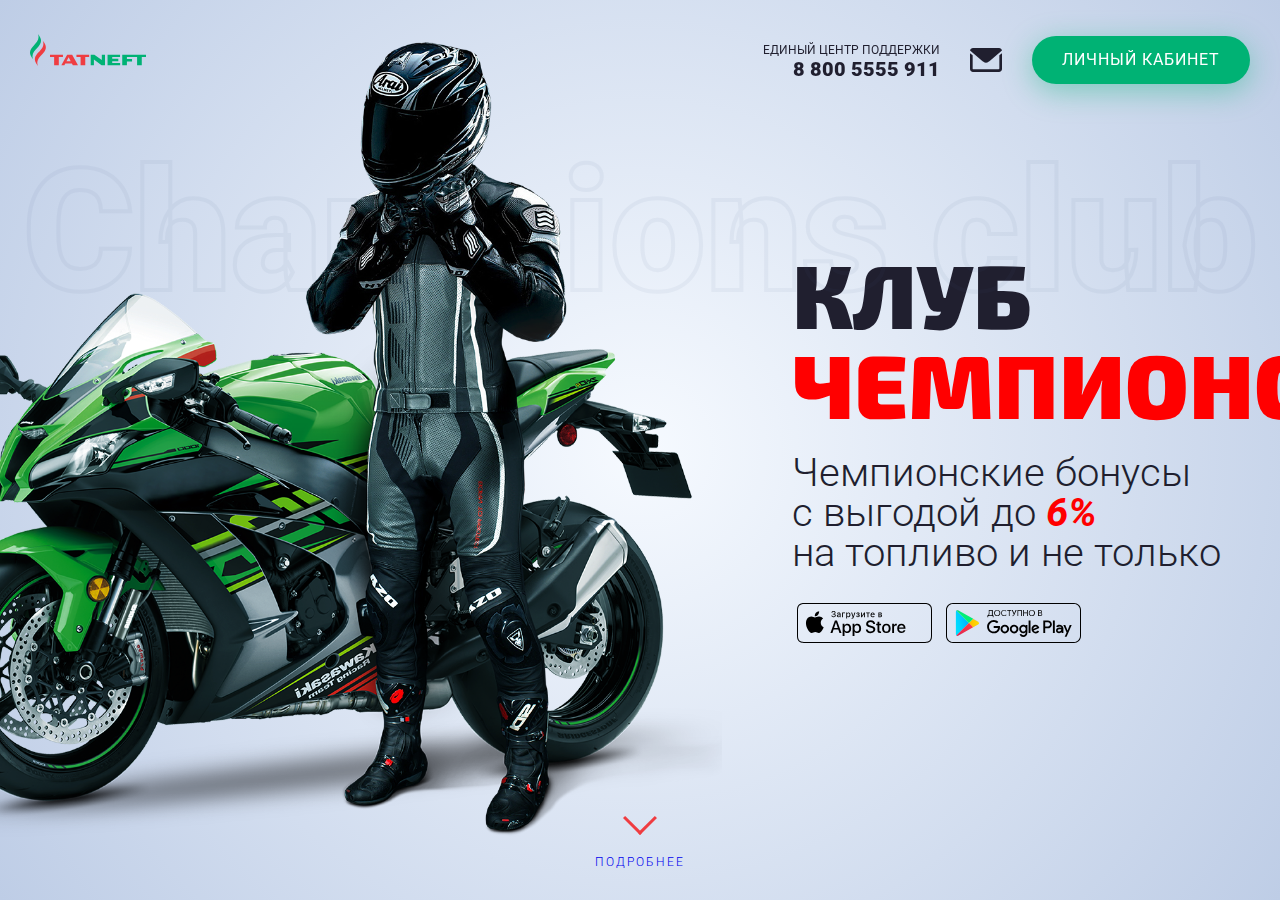
==== index.html @ 9dec67e1 "hero" ====
<!DOCTYPE html>
<html lang="en">
<head>
    <meta charset="UTF-8">
    <meta name="viewport" content="width=device-width, initial-scale=1.0">
    <title>Club Tatneft</title>
    <link rel="shortcut icon" href="img/favicon.ico" type="image/x-icon">
    <link rel="stylesheet" href="css/styles.css">
    <link rel="stylesheet" href="css/normalize.css">
    <link rel="stylesheet" href="css/animate.css">
    <link href="https://fonts.googleapis.com/css?family=Roboto:100,300,400,700,900i&display=swap&subset=cyrillic" rel="stylesheet">
    <link href="https://fonts.googleapis.com/css?family=Exo+2:400,700,900&display=swap&subset=cyrillic" rel="stylesheet">
</head>
<body>
    <!-- <div class="mobile-menu"></div> -->
    <section class="main">
        <header class="header">
            <div class="logo">
                <img id="top" src="img/logoTnFlame.svg" alt="logoFlame">
                <img id="top" src="img/logoTnName.svg" class="logoName" alt="logoName">
            </div>
            <div style="margin-left: auto;" class="dflex align-center">
                <div class="contacts">
                    <a href="tel:+78005555911" class="support">
                        <div class="subtitle">Единый центр поддержки</div>
                        <div>8 800 5555 911</div>
                    </a>
                    <img id="mail" style="height: 32px; cursor: pointer; " src="img/mail.svg" alt="mail">
                </div>
                <a href="#" id="auth" class="button">Личный кабинет</a>
                <div id="authMobile" class="auth-mobile">
                    <img src="img/user.svg" alt="user">
                </div>
            </div>
            <!-- <div class="btn-o" id="Button_Nav" onclick="Toggle_Menu()"></div>
            <a href="" class="menu-btn">
                <div class="icon nav-icon-2">
                    <span></span>
                    <span></span>
                </div>
            </a> -->
        </header>
        <div class="heading-block">
            <img src="img/biker.png" alt="">
            <div class="heading">
                <div class="heading-title">Клуб<br><span style="color: red;">чемпионов</span></div>
                <div class="heading-subtitle">
                    Чемпионские бонусы<br>с выгодой до 
                    <span style="color: red; font-weight: bold; font-style: italic;">6%</span><br>
                    на топливо и не только
                </div>
                <div>
                    <a href="https://apps.apple.com/ru/app/%D1%82%D0%B0%D1%82%D0%BD%D0%B5%D1%84%D1%82%D1%8C-%D0%BA%D0%BB%D1%83%D0%B1-%D1%87%D0%B5%D0%BC%D0%BF%D0%B8%D0%BE%D0%BD%D0%BE%D0%B2/id1458102650#?platform=iphone" target="blank" class="app-logo">
                        <img src="img/apple.svg" alt="apple">
                    </a>
                    <a href="https://play.google.com/store/apps/details?id=com.TatNeft.TATMobile&hl=ru" target="blank" class="app-logo">
                        <img src="img/google.svg" alt="apple">
                    </a>
                </div>
            </div>
            <div class="count">Champions club</div>

        </div>
        <a href="#top-second" id="top-second" class="top-second"><span></span></a>
        <a href="#participant" id="down"><span></span>Подробнее</a>
    </section>
    <!-- <section style="background: rgba(77, 99, 140, .3);" id="participant" class="section wow fadeInUp">
        <div class="container participant">
            <div>
                <div class="section-heading">Как стать<br>участником&nbsp;клуба?</div>
                <div class="section-items">
                    <div class="item">
                        <div class="count">01</div>
                        <div class="title participant-title">Получите&nbsp;на&nbsp;АЗС бонусную карту</div>
                    </div>
                    <div class="item">
                        <div class="count">02</div>
                        <div class="title participant-title">Сохраните&nbsp;чек c&nbsp;персональным кодом</div>
                    </div>
                    <div class="item">
                        <div class="count">03</div>
                        <div class="title participant-title">Активируйте<br>карту</div>
                    </div>
                </div>
            </div>
            <div class="item-image-block">
                <img src="img/card.svg" class="card" alt="card">
            </div>
        </div>
    </section>
    <section class="section scale">
        <div class="container wow fadeInUp" data-wow-delay="0.2s">
            <div class="dflex align-center justify-space-center flex-wrap">
                <div style="color: #fff;" class="section-heading">Шкала начисления бонусов</div>
                <div style="color: #fff;" class="section-items">
                    <div class="item">
                        <div class="scale-item silver"></div>
                        <div class="participant-title">
                            <div class="title">Серебряный&nbsp;-&nbsp;1,5%</div>
                            <div class="subtitle">До 5 000 ₽</div>
                        </div>
                    </div>
                    <div class="item">
                        <div class="scale-item gold"></div>
                        <div class="participant-title">
                            <div class="title">Золотой&nbsp;-&nbsp;3%</div>
                            <div class="subtitle">От 5 000 ₽ до 15 000 ₽</div>
                        </div>
                    </div>
                    <div class="item">
                        <div class="scale-item platinum"></div>
                        <div class="participant-title">
                            <div class="title">Платиновый&nbsp;-&nbsp;5%</div>
                            <div class="subtitle">Более 15 000 ₽</div>
                        </div>
                    </div>
                </div>
            </div>
        </div>
    </section>
    <section class="section order">
        <div class="container">
            <div class="tabs">
                <div class="tab">
                    <input type="checkbox" id="chck1">
                    <label class="tab-label" for="chck1">
                        <div class="title">Как потратить бонусы?</div>
                    </label>
                    <div class="tab-content">
                        <div style="margin-bottom: 15px;">Предъявите карту оператору АЗС для оплаты бонусами: <b>1&nbsp;бонус&nbsp;=&nbsp;1&nbsp;₽</b></div>
                        <div>Накопленными бонусами можно оплатить до 99% стоимости топлива или товаров кафе и магазина.</div>
                    </div>
                </div>
                <div class="tab">
                    <input type="checkbox" id="chck2">
                    <label class="tab-label" for="chck2">
                        <div class="title">Как получить больше бонусов?</div>
                    </label>
                    <div class="tab-content">
                        <div class="dflex align-center mb20">
                            <div class="tab-block-image">
                                <img class="tab-image" src="img/atm-zenit.svg" alt="">
                            </div>
                            <div class="tab-block-info">
                                <p><b>Используйте карту для оплаты товаров и услуг, пополнив ее от 1&nbsp;₽ до 15&nbsp;000&nbsp;₽ одним из способов:</b></p>
                                <div>- Наличными <b><a href="https://www.zenit.ru/offices/" style="text-decoration: underline; color: #00b274;" target="blank">в банкоматах Банка ЗЕНИТ и банков-партнеров;</a></b> </div>
                                <div>- Переводом <b><a href="https://www.card2card.zenit.ru" style="text-decoration: underline; color: #00b274;" target="blank">с другой банковской карты</a></b> без комиссии</div>
                            </div>
                        </div>
                        <div class="dflex align-center mb20">
                            <div class="tab-block-image">
                                <img class="tab-image" src="img/pos.svg" alt="">
                            </div>
                            <div class="tab-block-info">
                                <p><b>Дополнительные бонусы при оплате картой составят:</b></p>
                                <div>- 1,5% от суммы покупок на АЗС;</div>
                                <div>- 1% от суммы покупок в других торговых точках.</div>
                            </div>
                        </div>
                        <div class="dflex align-center">
                            <div class="tab-block-image">
                                <img class="tab-image" src="img/card.svg" alt="">
                            </div>
                            <div class="tab-block-info">
                                <p><b>Получите приветственные бонусы за регистрацию карты в личном кабинете.</b></p>
                            </div>
                        </div>
                    </div>
                </div>
            </div>
        </div>
    </section> -->
    <!-- <iframe src="https://www.google.com/maps/embed?pb=!1m18!1m12!1m3!1d2353248.2071516546!2d48.85360199114715!3d54.8310343687895!2m3!1f0!2f0!3f0!3m2!1i1024!2i768!4f13.1!3m3!1m2!1s0x0%3A0x6750d81a5c31b9ae!2z0J_QkNCeIMKr0KLQsNGC0L3QtdGE0YLRjMK7!5e0!3m2!1sru!2sru!4v1587387569813!5m2!1sru!2sru" width="100%" height="450" frameborder="0" style="border:0;" allowfullscreen="" aria-hidden="false" tabindex="0"></iframe> -->
    <!-- <footer class="footer">         
        <div class="container">
            <div class="dflex align-center justify-space-between flex-wrap">
                <div class="icon-links">
                    <a href="https://www.instagram.com/tatneft_official/" target="blank" class="icon">
                        <img src="img/instagram.svg" alt="instagram">
                    </a>
                    <a href="https://www.youtube.com/channel/UCDTC0HNnU5dG8EIbOvJxKKA" target="blank" class="icon">
                        <img src="img/youtube.svg" alt="youtube">
                    </a>
                    <a href="https://t.me/tatneft_official" target="blank" class="icon">
                        <img src="img/telegram.svg" alt="telegram">
                    </a>
                    <a href="https://twitter.com/tatneftofficial" target="blank" class="icon">
                        <img src="img/twitter.svg" alt="twitter">
                    </a>
                </div>
                <div class="footer-link">
                    <div class="copyright">© 2006—2020 ПАО «Татнефть»</div>
                    <a href="https://azs.tatneft.ru/club/program_rules/" target="blank" class="footer-link">Правила программы</a>
                </div>
                <div class="dflex">
                    <a href="https://apps.apple.com/ru/app/%D1%82%D0%B0%D1%82%D0%BD%D0%B5%D1%84%D1%82%D1%8C-%D0%BA%D0%BB%D1%83%D0%B1-%D1%87%D0%B5%D0%BC%D0%BF%D0%B8%D0%BE%D0%BD%D0%BE%D0%B2/id1458102650#?platform=iphone" target="blank" class="app-logo">
                        <img src="img/apple.svg" alt="apple">
                        <div style="font-size: 10px;">Доступно в<br><span style="font-size: 18px;">App Store</span></div>
                    </a>
                    <a href="https://play.google.com/store/apps/details?id=com.TatNeft.TATMobile&hl=ru" target="blank" class="app-logo">
                        <img src="img/google.svg" alt="apple">
                        <div style="font-size: 10px;">Доступно в<br><span style="font-size: 18px;">Google Play</span></div>
                    </a>
                </div>
            </div>
        </div>
    </footer> -->
    <div id="registration" class="modal">
        <div class="modal-dialog">
            <div class="modal-inner">
                <button id="close-registration" class="close">&times;</button>
                <h1 class="modal-title">Как активировать карту?</h1>
                <div>
                    <p>Отправьте смс с вашим персональным кодом, указанным на чеке полученным с картой, на номер&nbsp;<span>
                        <a href="sms:+79587600070" 
                        style="text-decoration: none;
                        color: #00b274;
                        font-weight: bold;">+7&nbsp;958&nbsp;760&nbsp;00&nbsp;70</a></span>.</p>
                    <p>В ответ придет смс об успешной активации и пароль для доступа в личный кабинет.</p>
                </div>
                <button style="margin-top: 10px;" id="close-registration-second" class="button primary">Закрыть</button>
            </div>
        </div>
    </div>
    <div id="forgot-password" class="modal">
        <div class="modal-dialog">
            <div class="modal-inner">
                <button id="close-forgot-password" class="close">&times;</button>
                <h1 class="modal-title">Забыли логин?</h1>
                <p style="margin: 30px 0;">Выслать новый пароль?</p>
                <div class="buttons dflex align-center">
                    <button class="button primary">Да</button>
                    <div style="width: 100%; text-align: center; cursor: pointer;" id="close-forgot-password-second">Нет</div>
                </div>
            </div>
        </div>
    </div>
    <div id="modalAuth" class="modal">
        <div class="modal-dialog">
            <div class="modal-inner">
                <h3 class="modal-title">Вход в кабинет</h3>
                <button id="close" class="close">&times;</button>
                <input type="text" class="input mt20" placeholder="Нижний номер карты (17 цифр)">
                <input type="password" class="input input-password" placeholder="Пароль">
                <div id="login">Забыли пароль?</div>
                <div class="dflex align-center">
                    <button id="registration-open" class="button">Регистрация</button>
                    <button class="button">
                        <a href="personal.html"style="text-decoration: none; color: #fff !important;" >Войти</a>    
                    </button>
                </div>
            </div>
        </div>
    </div>
    <div id="modalMail" class="modal">
        <div class="modal-dialog feedback">
            <div class="modal-inner">
                <h3 class="modal-title">Обратная связь</h3>
                <div class="mt10 mb20">Заполните форму и мы свяжемся с Вами в ближайшее время.</div>
                <div class="dflex mt20">
                    <input type="text" class="input mr10" placeholder="Фамилия">
                    <input type="text" class="input mr10" placeholder="Имя">
                    <input type="text" class="input" placeholder="Отчество">
                </div>
                <div class="dflex">
                    <input type="text" class="input mr10" placeholder="email">
                    <input type="text" class="input mr10" placeholder="Телефон">
                    <input type="text" class="input" placeholder="Тип обращения">
                </div>
                <textarea name="" id="" cols="1" rows="5" placeholder="Ваше сообщение"></textarea>
                <button id="closeModalMail" class="close">&times;</button>
                <button style="width: unset;" class="button">Отправить</button>
            </div>
        </div>
    </div>
    <script src="https://ajax.googleapis.com/ajax/libs/jquery/1.11.2/jquery.min.js"></script>
    <script src="js/wow.min.js"></script>
    <script src="https://code.jquery.com/jquery-3.5.0.min.js"></script>
    <script src="js/slick.min.js"></script>
    <script src="js/script.js"></script>
</body>
</html>
---- css/styles.css ----
body {
    font-family: 'Roboto', sans-serif;
    margin: 0px;
    font-size: 18px;
    background-size: 350px;
    color: #201f2f;
    background: radial-gradient(circle, rgba(246,250,255,1) 0%, rgba(190, 205, 230,1) 100%);
}
*{
    box-sizing: border-box;
}
html {
    scroll-behavior: smooth;
    background-color: rgb(17,34,48);
}
body::-webkit-scrollbar-track {
    background-color: #07111a;
}
body::-webkit-scrollbar {
    width: 10px;
}
body::-webkit-scrollbar-thumb {
    background-color: #28445d;
    border-radius: 15px;
}
/* FLEX */
.dflex {
    display: flex;
}
.align-center {
    align-items: center;
}
.align-end {
    align-items: flex-end;
}
.justify-space-between {
    justify-content: space-between;
}
.justify-space-center {
    justify-content: center;
}
.justify-flex-end {
    justify-content: flex-end;
}
.flex-wrap {
    flex-wrap: wrap;
}
.column {
    flex-direction: column;
}
/* ========= */
.mt10 {
    margin-top: 10px;
}
.mt20 {
    margin-top: 20px;
}
.mb20 {
    margin-bottom: 20px;
}
.mr10 {
    margin-right: 10px;
}
/* ========= */
.main {
    height: 100vh;
}

/* HEADER */
.header {
    position: fixed;
    width: 100%;
    height: 100px;
    display: flex;
    align-items: center;
    justify-content: space-between;
    z-index: 2;
    transition: 0.5s;
    padding: 0 30px;
}
.header-shadow {
    box-shadow: 0px -10px 70px -10px rgba(40,54,84,1);
    transition: 0.5s;
    height: 44px;
    background: rgba(255, 255, 255, 0.95);
}
/* ========= */
.logo {
    height: 32px;
    transition: 0.5s;
    cursor: pointer;
    display: flex;
}
.logo img {
    height: 100%;
}
.logoName {
    display: block;
    opacity: 1;
    transition: 0.5s;
}
.logoName-scroll {
    transition: 0.5s;
    opacity: 0;
}
/* ========= */
.contacts {
    height: 100%;
    padding: 0 30px 0 15px;
    font-size: 20px;
    display: flex;
    align-items: center;
    text-decoration: none;
    margin-top: 20px;
    transition: 0.5s;
}
.contacts img {
    margin-left: 30px;
}
.contacts-scroll {
    margin-top: 0px;
    transition: 0.5s;
}
/* ========= */
.support {
    color: #201f2f;
    text-decoration: none;
    text-align: right;
    font-weight: 900;
}
.support .subtitle {
    font-size: 12px;
    font-weight: 400;
    opacity: 1;
    text-transform: uppercase;
}
.button {
    background: #00B274;
    box-shadow: 0px 7px 30px rgba(0, 178, 116, 0.4);
    border-radius: 50px;
    color: #fff;
    display: inline-block;
    font-size: 16px;
    cursor: pointer;
    transition: 0.5s;
    text-decoration: none;
    margin-top: 20px;
    padding: 15px 30px;
    border: none;
    letter-spacing: 1px;
    /* position: relative; */
    /* overflow: hidden; */
    text-transform: uppercase;
}
.button:hover {
    background: #008a74;
    transition: 0.5s;
}
.auth-scroll {
    height: 44px;
    transition: 0.5s;
    margin-top: 0;
    border-radius: 0px;
    box-shadow: 0px 7px 30px rgba(0, 178, 116, 0);
}
.auth-mobile {
    display: none;
    align-items: center;
    justify-content: center;
    height: 44px;
    padding: 0 20px;
    margin-left: auto;
    transition: 0.5s;
    cursor: pointer;
}
.auth-mobile-scroll {
    background: #00B274;
}
.auth-mobile img {
    height: 24px;
}
.auth-mobile:hover {
    background: #008a74;
    transition: 0.5s;
}

/* DOWN */
#down {
    width: 100%;
    display: flex;
    align-items: center;
    justify-content: center;
    position: absolute;
    bottom: 30px;
    text-transform: uppercase;
    text-decoration: none;
    letter-spacing: 2px;
    font-weight: 300;
    font-size: 12px;
}
#down span {
    position: absolute;
    top: -50px;
    left: 50%;
    width: 24px;
    height: 24px;
    margin-left: -12px;
    border-left: 3px solid #ef3c41;
    border-bottom: 3px solid #ef3c41;
    -webkit-transform: rotate(-45deg);
    transform: rotate(-45deg);
    -webkit-animation: sdb04 2s infinite;
    animation: sdb04 3s infinite;
    box-sizing: border-box;
}
@-webkit-keyframes sdb04 {
    0% {
      -webkit-transform: rotate(-45deg) translate(0, 0);
    }
    50% {
      -webkit-transform: rotate(-45deg) translate(-10px, 10px);
    }
    100% {
      -webkit-transform: rotate(-45deg) translate(0, 0);
    }
}
@keyframes sdb04 {
    0% {
      transform: rotate(-45deg) translate(0, 0);
    }
    50% {
      transform: rotate(-45deg) translate(-10px, 10px);
    }
    100% {
      transform: rotate(-45deg) translate(0, 0);
    }
}


/* HEADING */
.heading {
    width: 50%;
}
.heading-block {
    display: flex;
    height: 100%;
    align-items: center;
    justify-content: center;
    flex-direction: row;
    width: 100%;
    padding: 20px;
    position: relative;
}
.heading-block .count {
    font-size: 170px;
    top: 15%; 
    position: absolute;
    color: transparent;
    -webkit-text-stroke: 4px rgba(77, 99, 140, .2);
    -webkit-text-fill-color: transparent;
    font-weight: 900;
    opacity: 0.3;
    z-index: 0;
}
.heading-block img{
    height: 95%;
    margin: 50px 70px 50px 0;
    z-index: 1;
}
.heading-title {
    text-transform: uppercase;
    font-size: 90px;
    font-weight: 900;
    font-family: 'Exo 2', sans-serif;
    line-height: 1;
    z-index: 4;
}
.heading-subtitle {
    font-weight: 300;
    font-size: 40px;
    margin: 25px 0 25px;
    line-height: 1;

}

   /* MOBILE MENU */
/* .mobile-menu {
    position: fixed;
    width: 100%;
    height: 100%;
    background: blue;
    left: 0;
    top: 80px;
    z-index: 4;
    display: none;
}
.mobile-menu-open {
    display: block;
} */

/* TOP */
.top-second-open  {
    transform: translateY(0px) !important;
    transition: 0.5s;
}
.top-second {
    right: 20px;
    position: fixed;
    bottom: 20px;
    transform: translateY(95px);
    width: 46px;
    height: 46px;
    margin-left: -23px;
    background: #008a74;
    border-radius: 100%;
    box-sizing: border-box;
    z-index: 3;
    transition: 0.5s;
}
.top-second::after {
    position: absolute;
    top: 50%;
    left: 50%;
    content: "";
    width: 16px;
    height: 16px;
    margin: -3px 0 0 -8px;
    border-left: 2px solid #fff;
    border-bottom: 2px solid #fff;
    -webkit-transform: rotate(135deg);
    transform: rotate(135deg);
    box-sizing: border-box;
}
.top-second::before {
    position: absolute;
    top: 0;
    left: 0;
    z-index: -1;
    content: "";
    width: 46px;
    height: 46px;
    box-shadow: 0 0 0 0 rgba(255, 255, 255, 0.1);
    border-radius: 100%;
    opacity: 0;
    -webkit-animation: sdb03 3s infinite;
    animation: sdb03 3s infinite;
    box-sizing: border-box;
  }
@-webkit-keyframes sdb03 {
    0% {
        opacity: 0;
    }
    30% {
        opacity: 1;
    }
    60% {
        box-shadow: 0 0 0 30px rgba(255, 255, 255, 0.3);
        opacity: 0;
    }
    100% {
        opacity: 0;
    }
}
@keyframes sdb03 {
    0% {
        opacity: 0;
    }
    30% {
        opacity: 1;
    }
    60% {
        box-shadow: 0 0 0 30px rgba(255, 255, 255, 0.3);
        opacity: 0;
    }
    100% {
        opacity: 0;
    }
}

/* SECTION */
.container {
    width: 80%;
    margin: auto;
    height: 100%;
}
/* ========= */
.section {
    padding: 80px 0;
}
.section-heading {
    font-size: 45px;
    font-weight: 700;
    letter-spacing: 2px;
    margin-bottom: 30px;
    font-family: 'Exo 2', sans-serif;
    text-transform: uppercase;
    letter-spacing: 1px;
}
.section-items {
    display: flex;
    justify-content: space-between;
    margin-top: 40px;
    flex-direction: row;
}
.item {
    position: relative; 
    flex-basis: 33%;
    z-index: 0;
}
.title {
    font-size: 20px;
    letter-spacing: 1px; 
    text-transform: uppercase; 
}
.subtitle {
    font-weight: 100;
    margin-top: 5px;
    opacity: 0.5;
}
/* ========= */
.participant {
    display: flex;
    align-items: center;
    justify-content: space-between; 
    flex-direction: row;
    position: relative;
}
.count {
    font-size: 60px; 
    position: absolute;
    color: transparent;
    -webkit-text-stroke: 2px #00b274;
    -webkit-text-fill-color: transparent;
    font-weight: 900;
    opacity: 0.3;
    z-index: -1;
}
.participant-title {
    padding: 37px 40px 20px;
}

.item-image-block {
    perspective: 300px;
    display: flex;
    align-items: center;
    justify-content: center;
    margin-bottom: 60px;
}
.card {
    width: 90%;
    border-radius: 8px;
    animation: h 3.5s alternate both infinite;
}
@keyframes h {
    0% {
        transform: translateY(-20px) rotateY(-5deg);
        box-shadow: 0px 30px 50px -40px rgba(4, 17, 27, 0);
    }
    100% { 
        transform: translateY(20px) rotateY(5deg);
        box-shadow: 0px 40px 50px -40px rgba(4, 17, 27, 1);
    }
}
/* ========= */
.scale {
    background: rgba(40,54,84,1);
}
.scale-item {
    height: 30px;
    width: 30px;
    border: none;
    border-radius: 50px;
    position: absolute;
    z-index: -1;
}
.silver {  
    background: lightgray;
}
.gold {  
    background: goldenrod;
}
.platinum {  
    background: #576d84;
}

/* ACCORDION */
#chck1, #chck2 {
    position: absolute;
    opacity: 0;
    z-index: -1;
} 
.tabs {
    width: 75%;
    margin: auto;
    border-radius: 8px;
    border: 1px solid rgba(255, 255, 255, 0.1);
    overflow: hidden;
    box-shadow: 0px 20px 60px -20px rgba(0, 178, 116, 0.4);
} 
.tab {
    width: 100%;
    color: white;
    overflow: hidden;
}
.tab-label {
    display: flex;
    justify-content: space-between;
    align-items: center;
    padding: 30px 20px;
    transition: 0.3s;
    
    cursor: pointer;
}
.tab-label:hover {
    transition: 0.3s;

    background: rgba(17, 32, 45, 0.95);
}
.tab-label::after {
    content: "\276F";
    width: 1em;
    height: 1em;
    text-align: center;
    -webkit-transition: all .35s;
    transition: all .35s;
    color: #00b274;
    transform: rotate(90deg);
}
.tab-content {
    max-height: 0;
    padding: 0 1em;
    color: #2c3e50;
    background: white;
    -webkit-transition: all .35s;
    transition: all .35s;
}
.tab-block-image {
    height: 100px; 
    width: 100px;
    margin-right: 30px;
    display: flex;
    align-items: center;
    justify-content: center;
}
.tab-block-info {
    flex-basis: 80%;
}
.tab-image {
    display: inline-block;
    height: 100%;
    width: inherit;
}
.tab-close {
    display: -webkit-box;
    display: flex;
    -webkit-box-pack: end;
    justify-content: flex-end;
    padding: 1em;
    font-size: 0.75em;
    /* background: #2c3e50; */
    cursor: pointer;
}
.tab-close:hover {
    background: rgba(17, 32, 45, 0.95);
}
input:checked + .tab-label {
    background: rgba(17, 32, 45, 0.95);
}
input:checked + .tab-label::after {
    -webkit-transform: rotate(-90deg);
            transform: rotate(-90deg);
}
input:checked ~ .tab-content {
    max-height: 100vh;
    padding: 1em;
}

/* FOOTER */
.footer {
    color: rgba(255, 255, 255, 0.6);
    padding: 60px 0;
}
.footer-link {
    font-weight: 300;
    color: rgba(255, 255, 255, 0.6);
    font-size: 14px;
    text-align: center;
    margin-top: 5px;
}
.icon-links {
    display: flex;
    align-items: center;
    margin-top: 10px;
    margin-bottom: 10px;
}
.icon-links .icon img {
    height: 24px;
} 
.icon:not(:last-child) {
    margin-right: 15px;
}
.copyright {
    text-decoration: none;
}
.app-logo {
    text-decoration: none;
    opacity: 1;
    transition: .3s;
}
.app-logo:hover {
    text-decoration: none;
    opacity: .5;
    transition: .3s;
}
.app-logo img {
    margin: 5px;
}

/* MODAL */
.modal {
    position: fixed;
    left: 0;
    top: 0;
    width: 100%;
    height: 100%;
    background: url(../img/pattern.svg);
    background-color: rgba(10, 13, 29, 0.8);
    z-index: 2;
    display: none;
}
.modal-open {
    display: flex !important;
}
#forgot-password, #registration {
    z-index: 3;
}
.modal-dialog {
    max-width: 500px;
    width: 95%;
    /* min-height: 500px; */
    background: #243743;
    border-radius: 5px;
    margin: auto;
    overflow: hidden;
    display: flex;
    /* padding: 40px; */
}
.feedback {
    max-width: 800px;
}
.modal-inner {
    border-radius: 15px;
    padding: 40px;
    width: 100%;
    height: 100%;
    background: #fff;
    position: relative;
}
.modal-inner .input {
    width: 100%; 
    background: transparent;
    border: 1px solid rgba(36, 55, 67, 0.3);;
    border-radius: 5px;
    font-size: 16px;
    height: 55px;
    padding: 0 15px;
    background-repeat: no-repeat;
    background-position: right 11px center;
    margin-bottom: 10px; 
}
.modal-inner .input-password {
    background-image: url(../img/eye.svg);
}
.modal-inner .buttons {
    margin-top: 10px;
}
.modal-inner .button {
    width: 100%;
}
.modal-inner .primary {
    background: #00B274;
    color: #fff;
    transition: 0.3s;
}
.modal-inner .primary:hover {
    background: #008a74;
    border: 1px solid #008a74;

    transition: 0.3s;
}
.modal-inner .secondary {
    background: transparent;
    border: 1px solid transparent;
    color: #243743;
    font-weight: bold;
}
.modal-inner .secondary:hover {
    color: #00B274;
}
.modal-header{
    display: flex;
    align-items: center;
    justify-content: space-between;
    margin-bottom: 20px;
}
.modal-title {
    margin: 0;
    font-weight: bold;
    font-family: 'Exo 2', sans-serif;
    font-size: 24px;
    /* margin-bottom: 20px; */
}
.close {
    font-size: 36px;
    border: none;
    background: transparent;
    cursor: pointer;
    transition: 0.3s;
    border-radius: 5px;
    position: absolute;
    top: 10px;
    right: 10px;
    color: rgba(58, 74, 86, 0.65);
    cursor: pointer;
}
.close:hover {
    color: #00B274;
    transition: 0.3s;
}
/* ========= */
.registration {
    position: absolute;
    background: #fff;
    height: 100%;
    width: 100%;
    z-index: 999;
    left: 0;
    top: 0;
    padding: 40px;
    display: none;
    flex-direction: column;
}
.close-registration {
    display: none;
}
#registration-open {
    background: gray;
    margin-right: 10px;
    box-shadow: 0px 7px 30px rgba(125, 136, 132, 0.4);
}
#registration-open:hover {
    background: lightgray;
}
#login {
    font-size: 14px;
    margin-top: 10px;
    text-align: center;
    cursor: pointer;
    transition: 0.3s;
}
#login:hover {
    transition: 0.3s;
    color: #00b274;
}
textarea {
    width: 100%;
    border: 1px solid rgba(36, 55, 67, 0.3);
    border-radius: 5px;
    padding: 15px;
}

@media (max-width: 1024px) {
    .heading-block .count {
        display: none;
    }
    .tabs {
        width: 100%;
    } 
    .participant {
        flex-direction: column-reverse;
    }
    .slider .slick-dots {
        display: none !important;
    }
    .section-items {
        flex-direction: column;
    }
    .heading {
        width: 100%;
    }
    .heading-title {
        font-size: 70px;
    }
    .heading-block {
        flex-direction: column;
        /* align-items: flex-start; */
        justify-content: flex-start;
    }
    .heading-block img{
        height: 40%;
        margin: 10% 0 5%;
    }
    .logoName-scroll {
        opacity: 1;
    }
    .menu-btn {
        display: block;
        width: 44px;
        height: 44px;
        transition: 0.5s;
    }
    .footer {
        padding: 40px 0;
    }

    /* nav-icon-2 */
    .nav-icon-2{
        width: 20px;
        height: 20px;
        margin: 12px 12px;
        position: relative;
        cursor: pointer;
        display: inline-block;
    }
    .nav-icon-2 span{
        background-color:#FFF;
        position: absolute;
        border-radius: 2px;
        transition: .3s cubic-bezier(.8, .5, .2, 1.4);
    }
    .nav-icon-2 span:nth-child(1){
        width: 100%;
        height:  2px;
        display: block;
        top: 3px;
        left: 0px;
    }
    .nav-icon-2 span:nth-child(2){
        width: 100%;
        height:  2px;
        display: block;
        top: 15px;
        left: 0px;
    }
    .nav-icon-2.open span:nth-child(1){
        left: -3px;
        top: 9px;
        width: 25px;
        transition: .3s cubic-bezier(.8, .5, .2, 1.4);
        transform: rotate(45deg);
        transition-delay: 150ms;
    }
    .nav-icon-2.open span:nth-child(2){
        left: -3px;
        top: 9px;
        width: 25px;
        transition: .3s cubic-bezier(.8, .5, .2, 1.4);
        transform: rotate(-45deg);
        transition-delay: 50ms;
    }
    .mobile-menu {
        top: 44px;
    }
    .main {
        background-attachment: scroll;
    }
    #auth {
        display: none;
    }
    .auth-mobile {
        display: flex;
    }
    .header {
        height: 44px;
        padding: 0;
    }
    .header .contacts  {
        display: none;
    }
    .header .logo {
        height: 24px;
        margin-left: 20px;
    }

    .section-heading {
        font-size: 40px;
    }
    .item {
        margin: 0;
        /* margin-bottom: 40px; */
    }
    /* .app-logo img {
        margin-left: 15px;
        margin-right: 0px !important;
    }
    .app-logo {
        border: none;
        padding: 0px;
        margin: 0;
    }
    .app-logo > div {
        display: none;
    }
    .app-logo img {
        margin-right: 7px;
    } */
    .slider .slick-arrow {
        display: none !important;
    }
}

@media (max-width: 575.98px) {
    
    .tab-block-info {
        flex-basis: 100%;
    }
    .container {
        width: 90%;
    }
    .tab-block-image {
        display: none;
    }
    .heading-block img{
        height: 40%;
        /* margin: -20% 0 5%; */
    }
    .heading {
        margin-right: auto;
    }
    .footer {
        padding: 20px 0 28px;
    }
    .footer-link {
        order: 3;
        width: 100%;
        text-align: left;
    }
    #down {
        display: none;
    }
    .section {
        padding: 40px 0;
    }
    .section-heading {
        font-size: 24px;
        margin: 20px 0 30px;
    }
    .scale-subname {
        margin: 5px 0 15px;
    }
    .modal-inner {
        padding: 20px;
    }
    .registration {
        padding: 20px;
    }
}

@media (max-width: 414px) {
    .button {
        font-size: 14px;
        padding: 15px;
    }
    .heading-title {
        font-size: 38px;
    }
    .heading-subtitle {
        font-size: 22px;
        margin: 15px 0 20px;
    }
}
@media (max-width: 375px) {
    .heading-title {
        font-size: 30px;
    }
}

@media (max-width: 320px) {
}
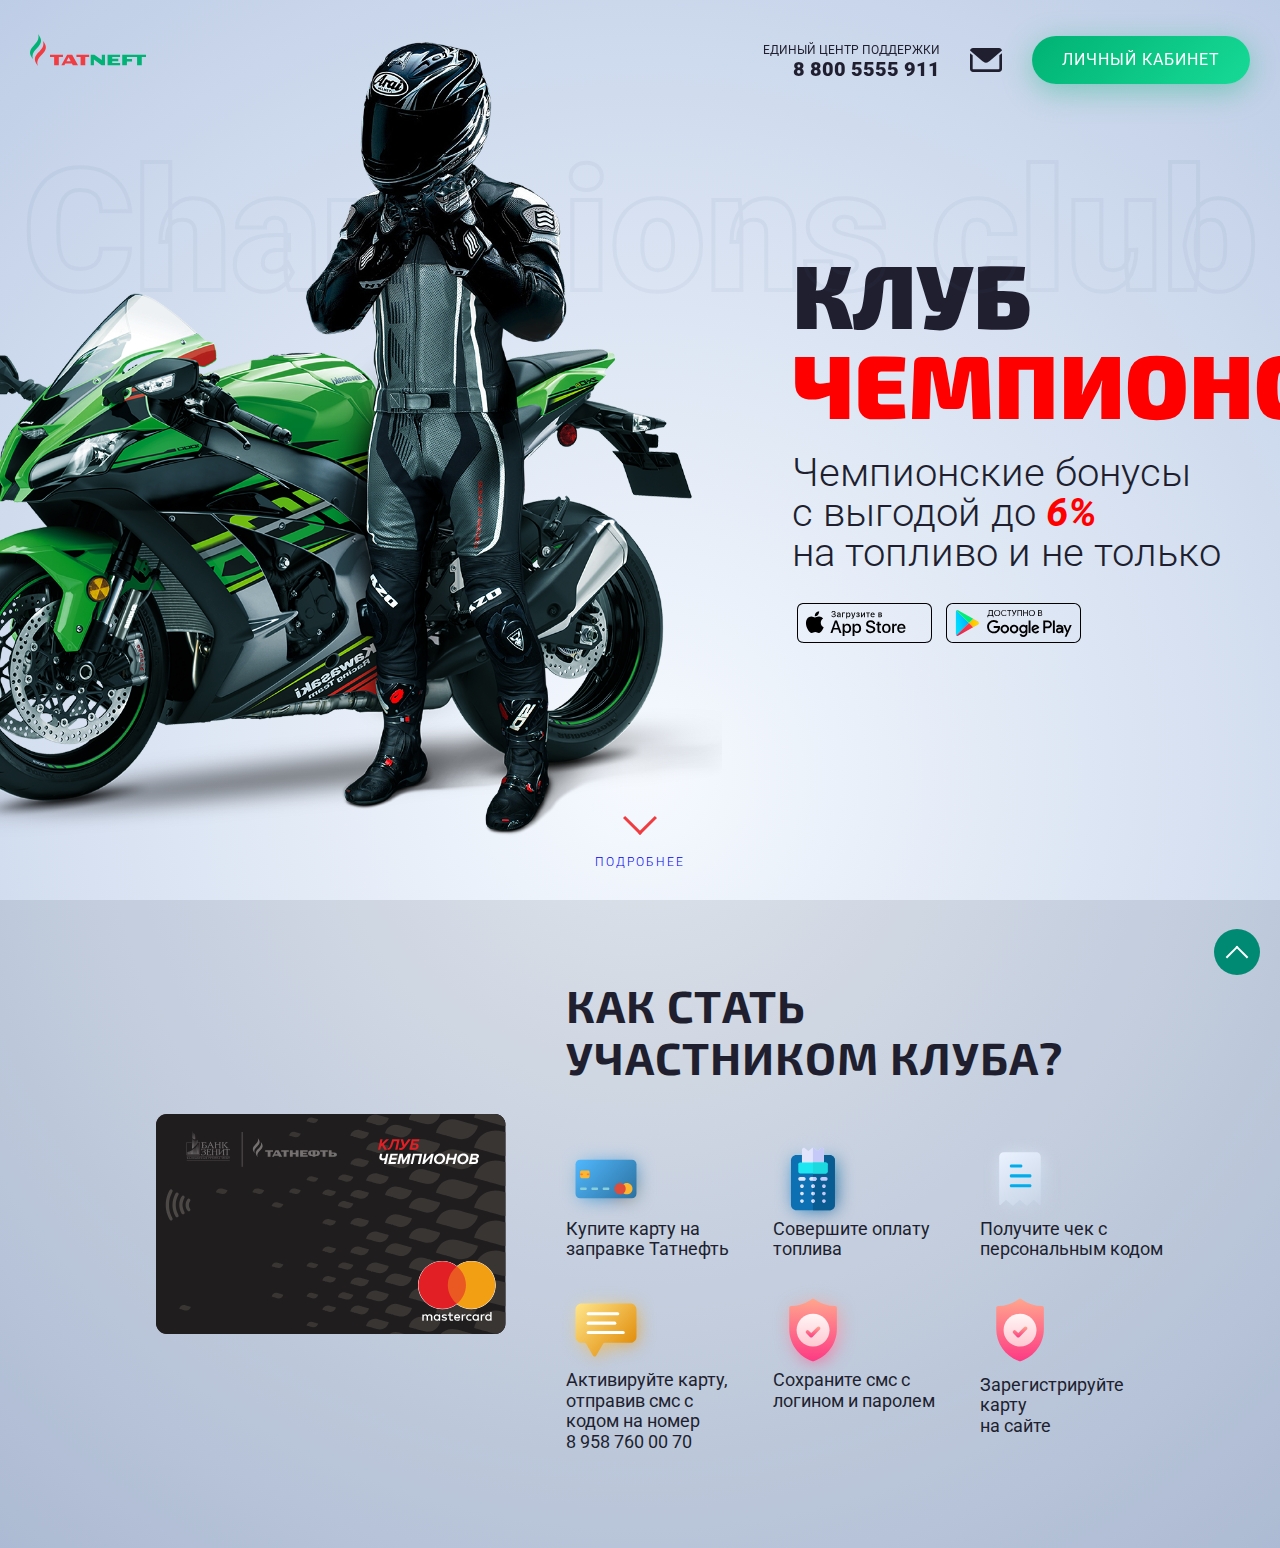
==== commit 7c6d4fdb: "items" ====
--- a/index.html
+++ b/index.html
@@ -64,31 +64,58 @@
         <a href="#top-second" id="top-second" class="top-second"><span></span></a>
         <a href="#participant" id="down"><span></span>Подробнее</a>
     </section>
-    <!-- <section style="background: rgba(77, 99, 140, .3);" id="participant" class="section wow fadeInUp">
-        <div class="container participant">
+    <section style="background: rgba(17, 32, 45, 0.1);" id="participant" class="section wow fadeInUp">
+        <div class="participant">
+            <div class="item-image-block">
+                <img src="img/card.svg" class="card" alt="card">
+            </div>
             <div>
                 <div class="section-heading">Как стать<br>участником&nbsp;клуба?</div>
                 <div class="section-items">
                     <div class="item">
-                        <div class="count">01</div>
-                        <div class="title participant-title">Получите&nbsp;на&nbsp;АЗС бонусную карту</div>
-                    </div>
-                    <div class="item">
-                        <div class="count">02</div>
-                        <div class="title participant-title">Сохраните&nbsp;чек c&nbsp;персональным кодом</div>
-                    </div>
-                    <div class="item">
-                        <div class="count">03</div>
-                        <div class="title participant-title">Активируйте<br>карту</div>
-                    </div>
-                </div>
-            </div>
-            <div class="item-image-block">
-                <img src="img/card.svg" class="card" alt="card">
+                        <div style="height: 80px; position: relative;">
+                            <img style="filter: blur(10px); transform: scale(0.9); position: absolute; top: 2px; left: 2px; height: 80px;" src="img/card-item.svg" alt="">
+                            <img style="position: absolute; top: 0; left: 0; height: 80px;" src="img/card-item.svg" alt="">
+                        </div>
+                        <div class="title">Купите карту на заправке&nbsp;Татнефть</div>
+                    </div>
+                    <div class="item">
+                        <div style="height: 80px; position: relative;">
+                            <img style="filter: blur(10px); transform: scale(0.9); position: absolute; top: 2px; left: 2px; height: 80px;" src="img/pay.svg" alt="">
+                            <img style="position: absolute; top: 0; left: 0; height: 80px;" src="img/pay.svg" alt="">
+                        </div>
+                        <div class="title">Совершите оплату<br>топлива</div>
+                    </div>
+                    <div class="item">
+                        <div style="height: 80px; position: relative;">
+                            <img style="filter: blur(10px); transform: scale(0.9); position: absolute; top: 2px; left: 2px; height: 80px;" src="img/receipt.svg" alt="">
+                            <img style="position: absolute; top: 0; left: 0; height: 80px;" src="img/receipt.svg" alt="">
+                        </div>
+                        <div class="title">Получите чек с персональным&nbsp;кодом</div>
+                    </div>
+                    <div class="item">
+                        <div style="height: 80px; position: relative;">
+                            <img style="filter: blur(10px); transform: scale(0.9); position: absolute; top: 2px; left: 2px; height: 80px;" src="img/sms.svg" alt="">
+                            <img style="position: absolute; top: 0; left: 0; height: 80px;" src="img/sms.svg" alt="">
+                        </div>
+                        <div class="title">Активируйте карту, отправив смс с кодом на номер 8&nbsp;958&nbsp;760&nbsp;00&nbsp;70</div>
+                    </div>
+                    <div class="item">
+                        <div style="height: 80px; position: relative;">
+                            <img style="filter: blur(10px); transform: scale(0.9); position: absolute; top: 2px; left: 2px; height: 80px;" src="img/safe.svg" alt="">
+                            <img style="position: absolute; top: 0; left: 0; height: 80px;" src="img/safe.svg" alt="">
+                        </div>
+                        <div class="title">Сохраните смс с логином&nbsp;и&nbsp;паролем</div>
+                    </div>
+                    <div class="item">
+                        <img style="height: 80px;" src="img/safe.svg" alt="">
+                        <div class="title">Зарегистрируйте карту<br>на сайте </div>
+                    </div>
+                </div>
             </div>
         </div>
     </section>
-    <section class="section scale">
+    <!-- <section class="section scale">
         <div class="container wow fadeInUp" data-wow-delay="0.2s">
             <div class="dflex align-center justify-space-center flex-wrap">
                 <div style="color: #fff;" class="section-heading">Шкала начисления бонусов</div>
@@ -117,8 +144,8 @@
                 </div>
             </div>
         </div>
-    </section>
-    <section class="section order">
+    </section> -->
+    <!-- <section class="section order">
         <div class="container">
             <div class="tabs">
                 <div class="tab">
@@ -280,3 +307,5 @@
     <script src="js/script.js"></script>
 </body>
 </html>
+
+<!-- clip-path: polygon(100% 0, 100% 85%, 0 100%, 0 15%);  -->--- a/css/styles.css
+++ b/css/styles.css
@@ -135,7 +135,8 @@
     text-transform: uppercase;
 }
 .button {
-    background: #00B274;
+    /* background: #00B274; */
+    background: linear-gradient(-45deg, rgba(23,218,150,1) 0%, rgba(0,178,116,1) 100%);
     box-shadow: 0px 7px 30px rgba(0, 178, 116, 0.4);
     border-radius: 50px;
     color: #fff;
@@ -148,8 +149,6 @@
     padding: 15px 30px;
     border: none;
     letter-spacing: 1px;
-    /* position: relative; */
-    /* overflow: hidden; */
     text-transform: uppercase;
 }
 .button:hover {
@@ -238,9 +237,6 @@
 
 
 /* HEADING */
-.heading {
-    width: 50%;
-}
 .heading-block {
     display: flex;
     height: 100%;
@@ -401,16 +397,13 @@
     justify-content: space-between;
     margin-top: 40px;
     flex-direction: row;
+    flex-wrap: wrap;
 }
 .item {
     position: relative; 
     flex-basis: 33%;
     z-index: 0;
-}
-.title {
-    font-size: 20px;
-    letter-spacing: 1px; 
-    text-transform: uppercase; 
+    margin: 15px 0;
 }
 .subtitle {
     font-weight: 100;
@@ -424,19 +417,8 @@
     justify-content: space-between; 
     flex-direction: row;
     position: relative;
-}
-.count {
-    font-size: 60px; 
-    position: absolute;
-    color: transparent;
-    -webkit-text-stroke: 2px #00b274;
-    -webkit-text-fill-color: transparent;
-    font-weight: 900;
-    opacity: 0.3;
-    z-index: -1;
-}
-.participant-title {
-    padding: 37px 40px 20px;
+    width: 85%;
+    margin: auto;
 }
 
 .item-image-block {
@@ -444,10 +426,10 @@
     display: flex;
     align-items: center;
     justify-content: center;
-    margin-bottom: 60px;
+    margin: 60px;
 }
 .card {
-    width: 90%;
+    width: 350px;
     border-radius: 8px;
     animation: h 3.5s alternate both infinite;
 }
@@ -482,6 +464,11 @@
 .platinum {  
     background: #576d84;
 }
+
+.title {
+    margin-right: 20%;
+}
+
 
 /* ACCORDION */
 #chck1, #chck2 {
@@ -777,12 +764,6 @@
         width: 100%;
     } 
     .participant {
-        flex-direction: column-reverse;
-    }
-    .slider .slick-dots {
-        display: none !important;
-    }
-    .section-items {
         flex-direction: column;
     }
     .heading {
@@ -793,7 +774,6 @@
     }
     .heading-block {
         flex-direction: column;
-        /* align-items: flex-start; */
         justify-content: flex-start;
     }
     .heading-block img{
@@ -885,32 +865,18 @@
     .section-heading {
         font-size: 40px;
     }
-    .item {
-        margin: 0;
-        /* margin-bottom: 40px; */
-    }
-    /* .app-logo img {
-        margin-left: 15px;
-        margin-right: 0px !important;
-    }
-    .app-logo {
-        border: none;
-        padding: 0px;
-        margin: 0;
-    }
-    .app-logo > div {
-        display: none;
-    }
-    .app-logo img {
-        margin-right: 7px;
-    } */
-    .slider .slick-arrow {
-        display: none !important;
-    }
 }
 
 @media (max-width: 575.98px) {
-    
+    .participant {
+        width: 90%;
+    }
+    .section-items {
+        flex-direction: column;
+    }
+    .item-image-block img {
+        width: 80%;
+    }
     .tab-block-info {
         flex-basis: 100%;
     }
